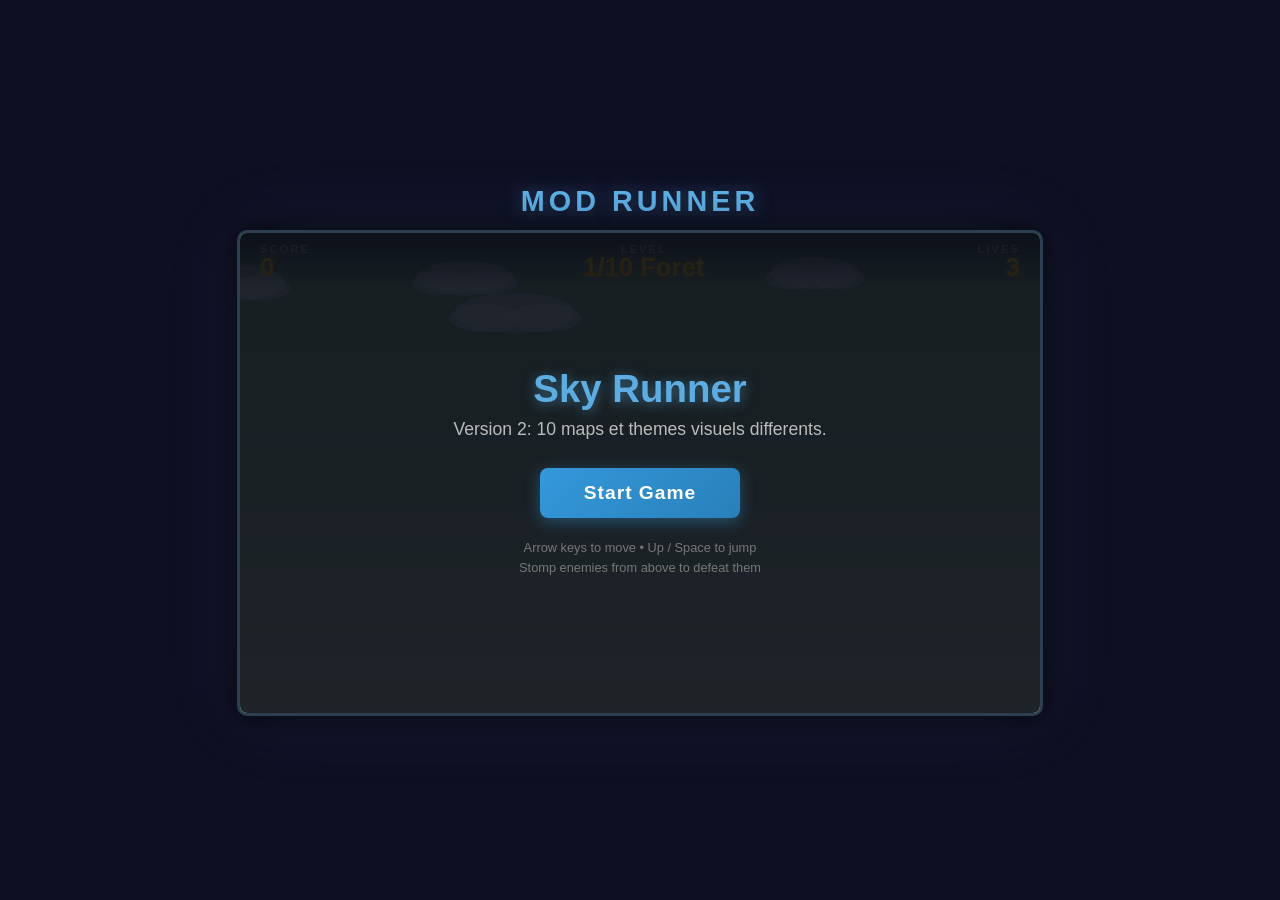
==== index.html @ 566415dc "first commit" ====
<!DOCTYPE html>
<html lang="en">
<head>
    <meta charset="UTF-8">
    <meta name="viewport" content="width=device-width, initial-scale=1.0">
    <title>2D Platformer Game</title>
    <link rel="stylesheet" href="CSS/style.css">
</head>
<body>
    <div id="game-wrapper">
        <!-- Title -->
        <h1 id="game-title">Mod Runner</h1>

        <!-- Game container with canvas and overlays -->
        <div id="game-container">
            <canvas id="gameCanvas" width="800" height="480"></canvas>

            <!-- HUD overlay showing score and lives -->
            <div id="hud">
                <div id="hud-left">
                    <span class="hud-label">SCORE</span>
                    <span id="scoreDisplay" class="hud-value">0</span>
                </div>
                <div id="hud-center">
                    <span class="hud-label">LEVEL</span>
                    <span id="levelDisplay" class="hud-value">1</span>
                </div>
                <div id="hud-right">
                    <span class="hud-label">LIVES</span>
                    <span id="livesDisplay" class="hud-value">3</span>
                </div>
            </div>

            <!-- Start screen overlay -->
            <div id="overlay" class="overlay-visible">
                <div id="overlay-content">
                    <h2 id="overlayTitle">Sky Runner</h2>
                    <p id="overlayMessage">Collect coins, stomp enemies, survive!</p>
                    <button id="startBtn">Start Game</button>
                    <p id="controls-hint">
                        Arrow keys to move &bull; Up / Space to jump<br>
                        Stomp enemies from above to defeat them
                    </p>
                </div>
            </div>
        </div>
    </div>

    <script src="JS/game.js"></script>
</body>
</html>
---- CSS/style.css ----
/* ===================================================================
   2D Platformer Game - Stylesheet
   Minimal, clean design with a dark theme.
   =================================================================== */

/* --- Reset & Base --- */
* {
    margin: 0;
    padding: 0;
    box-sizing: border-box;
}

body {
    display: flex;
    justify-content: center;
    align-items: center;
    min-height: 100vh;
    background-color: #0f0f23;
    font-family: 'Segoe UI', Tahoma, Geneva, Verdana, sans-serif;
    color: #eee;
    overflow: hidden;
}

/* --- Game Wrapper --- */
#game-wrapper {
    display: flex;
    flex-direction: column;
    align-items: center;
    gap: 12px;
}

#game-title {
    font-size: 1.8em;
    font-weight: 700;
    color: #5dade2;
    text-shadow: 0 0 20px rgba(93, 173, 226, 0.4);
    letter-spacing: 4px;
    text-transform: uppercase;
}

/* --- Game Container --- */
#game-container {
    position: relative;
    border: 3px solid #2c3e50;
    border-radius: 10px;
    overflow: hidden;
    box-shadow:
        0 0 30px rgba(0, 0, 0, 0.7),
        0 0 80px rgba(93, 173, 226, 0.1);
}

#gameCanvas {
    display: block;
    background-color: #87CEEB;
}

/* --- HUD (Heads-Up Display) --- */
#hud {
    position: absolute;
    top: 0;
    left: 0;
    right: 0;
    display: flex;
    justify-content: space-between;
    padding: 10px 20px;
    pointer-events: none;
    z-index: 10;
    background: linear-gradient(180deg, rgba(0, 0, 0, 0.6) 0%, transparent 100%);
}

#hud-left,
#hud-center,
#hud-right {
    display: flex;
    flex-direction: column;
    align-items: flex-start;
}

#hud-center {
    align-items: center;
}

#hud-right {
    align-items: flex-end;
}

.hud-label {
    font-size: 0.7em;
    font-weight: 600;
    letter-spacing: 2px;
    color: #aaa;
    text-transform: uppercase;
}

.hud-value {
    font-size: 1.6em;
    font-weight: 700;
    color: #ffd700;
    text-shadow: 0 0 8px rgba(255, 215, 0, 0.4);
    line-height: 1;
}

/* --- Overlay (Menu / Game Over) --- */
#overlay {
    position: absolute;
    inset: 0;
    display: flex;
    justify-content: center;
    align-items: center;
    background: rgba(8, 8, 24, 0.88);
    z-index: 20;
    opacity: 0;
    pointer-events: none;
    transition: opacity 0.35s ease;
}

.overlay-visible {
    opacity: 1 !important;
    pointer-events: auto !important;
}

#overlay-content {
    text-align: center;
    padding: 40px 50px;
}

#overlayTitle {
    font-size: 2.4em;
    font-weight: 700;
    margin-bottom: 8px;
    color: #5dade2;
    text-shadow: 0 2px 12px rgba(93, 173, 226, 0.5);
}

#overlayMessage {
    font-size: 1.1em;
    margin-bottom: 28px;
    color: #bbb;
}

#startBtn {
    padding: 14px 44px;
    font-size: 1.2em;
    font-weight: 700;
    color: #fff;
    background: linear-gradient(135deg, #3498db, #2980b9);
    border: none;
    border-radius: 8px;
    cursor: pointer;
    transition: transform 0.15s, box-shadow 0.2s;
    box-shadow: 0 4px 15px rgba(52, 152, 219, 0.4);
    letter-spacing: 1px;
}

#startBtn:hover {
    transform: scale(1.06);
    box-shadow: 0 6px 20px rgba(52, 152, 219, 0.6);
}

#startBtn:active {
    transform: scale(0.97);
}

#controls-hint {
    margin-top: 20px;
    font-size: 0.8em;
    color: #777;
    line-height: 1.6;
}
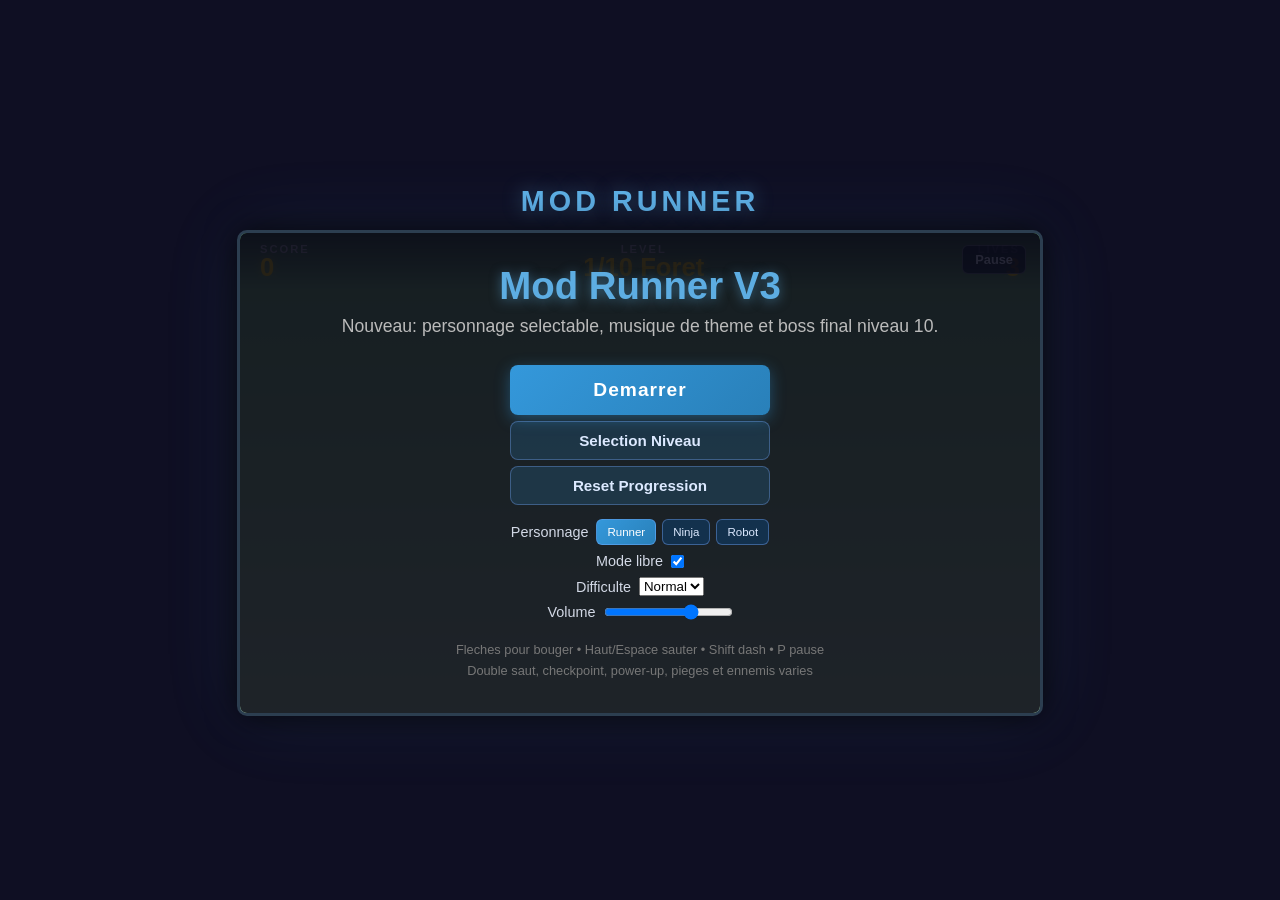
==== commit c9bb2cc1: "first commit" ====
--- a/index.html
+++ b/index.html
@@ -30,16 +30,43 @@
                     <span id="livesDisplay" class="hud-value">3</span>
                 </div>
             </div>
+            <div id="top-controls">
+                <button id="pauseBtn" class="game-control-btn">Pause</button>
+                <button id="resumeBtn" class="game-control-btn hidden">Reprendre</button>
+            </div>
 
             <!-- Start screen overlay -->
             <div id="overlay" class="overlay-visible">
                 <div id="overlay-content">
                     <h2 id="overlayTitle">Sky Runner</h2>
                     <p id="overlayMessage">Collect coins, stomp enemies, survive!</p>
-                    <button id="startBtn">Start Game</button>
+                    <button id="startBtn">Demarrer</button>
+                    <button id="levelSelectBtn" class="secondary-btn">Selection Niveau</button>
+                    <button id="resetProgressBtn" class="secondary-btn">Reset Progression</button>
+                    <div id="options-panel">
+                        <label>Personnage
+                            <div id="characterSelect">
+                                <button class="character-btn active" data-character="runner">Runner</button>
+                                <button class="character-btn" data-character="ninja">Ninja</button>
+                                <button class="character-btn" data-character="robot">Robot</button>
+                            </div>
+                        </label>
+                        <label>Mode libre <input type="checkbox" id="freeModeToggle"></label>
+                        <label>Difficulte
+                            <select id="difficultySelect">
+                                <option value="easy">Facile</option>
+                                <option value="normal" selected>Normal</option>
+                                <option value="hard">Difficile</option>
+                            </select>
+                        </label>
+                        <label>Volume
+                            <input type="range" id="volumeSlider" min="0" max="100" value="70">
+                        </label>
+                    </div>
+                    <div id="level-grid" class="hidden"></div>
                     <p id="controls-hint">
-                        Arrow keys to move &bull; Up / Space to jump<br>
-                        Stomp enemies from above to defeat them
+                        Fleches pour bouger • Haut/Espace sauter • Shift dash • P pause<br>
+                        Double saut, checkpoint, power-up, pieges et ennemis varies
                     </p>
                 </div>
             </div>
--- a/CSS/style.css
+++ b/CSS/style.css
@@ -68,6 +68,30 @@
     background: linear-gradient(180deg, rgba(0, 0, 0, 0.6) 0%, transparent 100%);
 }
 
+#top-controls {
+    position: absolute;
+    top: 12px;
+    right: 14px;
+    z-index: 15;
+    display: flex;
+    gap: 8px;
+}
+
+.game-control-btn {
+    border: 1px solid rgba(255, 255, 255, 0.35);
+    background: rgba(10, 20, 35, 0.75);
+    color: #f1f5ff;
+    border-radius: 6px;
+    padding: 6px 12px;
+    font-size: 0.8em;
+    font-weight: 600;
+    cursor: pointer;
+}
+
+.game-control-btn:hover {
+    background: rgba(26, 52, 90, 0.9);
+}
+
 #hud-left,
 #hud-center,
 #hud-right {
@@ -152,6 +176,85 @@
     letter-spacing: 1px;
 }
 
+#startBtn,
+.secondary-btn {
+    width: 260px;
+    margin: 6px auto;
+    display: block;
+}
+
+.secondary-btn {
+    padding: 10px 18px;
+    font-size: 0.95em;
+    font-weight: 600;
+    color: #dce9ff;
+    background: rgba(52, 152, 219, 0.18);
+    border: 1px solid rgba(120, 170, 255, 0.35);
+    border-radius: 8px;
+    cursor: pointer;
+}
+
+#options-panel {
+    margin-top: 14px;
+    display: flex;
+    flex-direction: column;
+    gap: 8px;
+    align-items: center;
+    color: #d3d9e6;
+}
+
+#options-panel label {
+    display: flex;
+    align-items: center;
+    gap: 8px;
+    font-size: 0.9em;
+}
+
+#characterSelect {
+    display: flex;
+    gap: 6px;
+}
+
+.character-btn {
+    padding: 6px 10px;
+    border: 1px solid rgba(120, 170, 255, 0.4);
+    border-radius: 6px;
+    background: rgba(19, 52, 83, 0.9);
+    color: #dce9ff;
+    cursor: pointer;
+    font-size: 0.8em;
+}
+
+.character-btn.active {
+    background: linear-gradient(135deg, #3498db, #2980b9);
+    color: #fff;
+}
+
+#level-grid {
+    margin-top: 12px;
+    display: grid;
+    grid-template-columns: repeat(5, minmax(40px, 1fr));
+    gap: 8px;
+}
+
+.level-btn {
+    padding: 8px 0;
+    border: 1px solid #4c82b6;
+    border-radius: 6px;
+    background: #193453;
+    color: #fff;
+    cursor: pointer;
+}
+
+.level-btn.locked {
+    opacity: 0.45;
+    cursor: not-allowed;
+}
+
+.hidden {
+    display: none !important;
+}
+
 #startBtn:hover {
     transform: scale(1.06);
     box-shadow: 0 6px 20px rgba(52, 152, 219, 0.6);
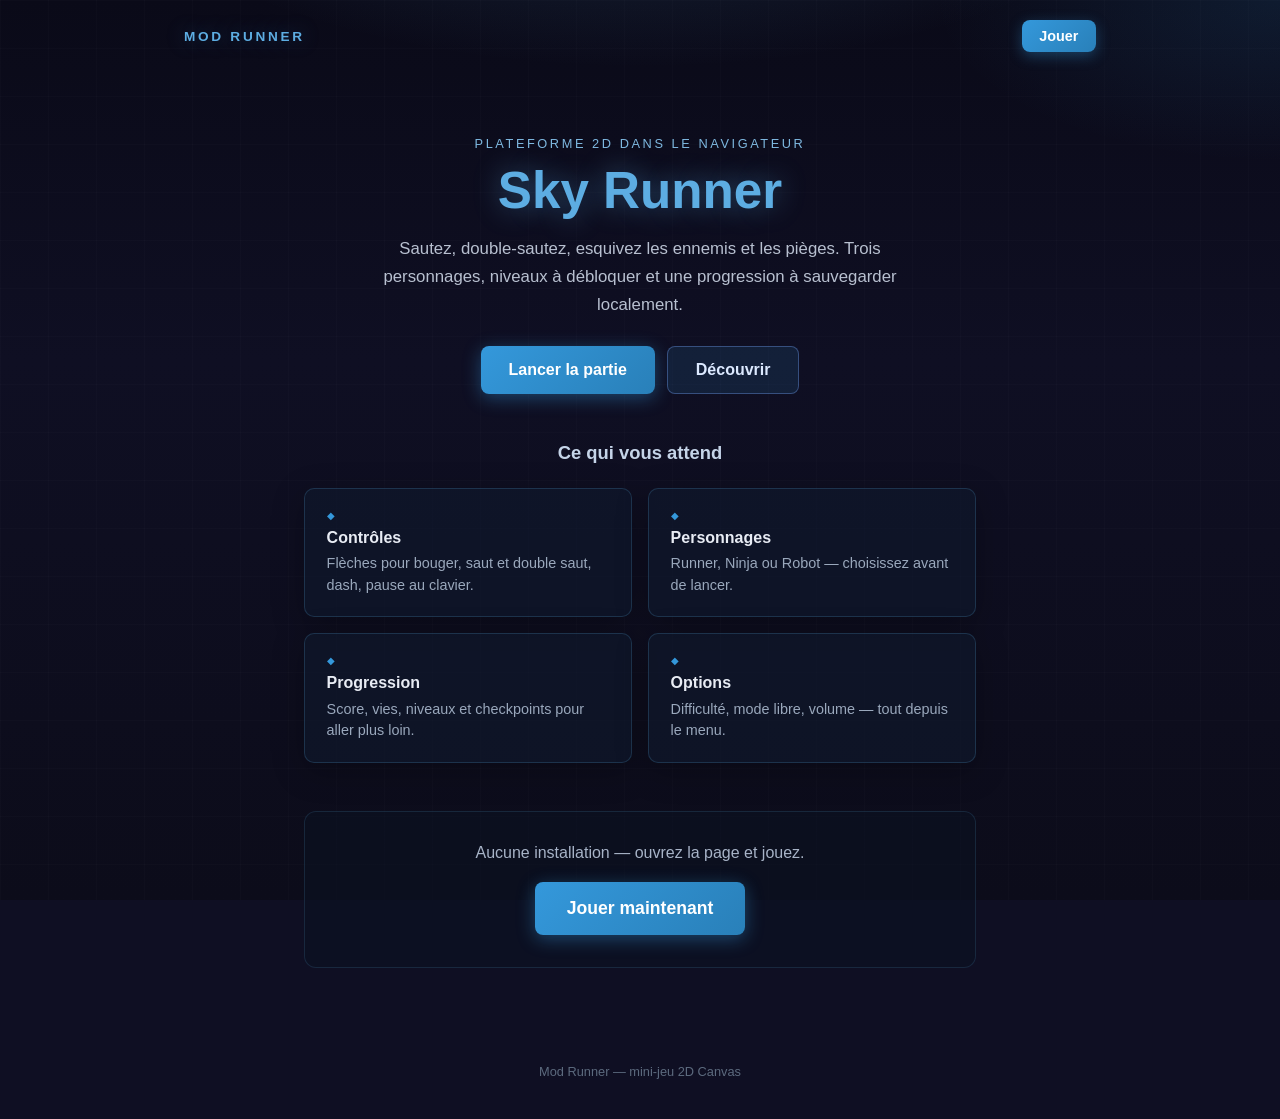
==== commit bcd86435: "seconde commit" ====
--- a/index.html
+++ b/index.html
@@ -1,78 +1,68 @@
 <!DOCTYPE html>
-<html lang="en">
+<html lang="fr">
 <head>
     <meta charset="UTF-8">
     <meta name="viewport" content="width=device-width, initial-scale=1.0">
-    <title>2D Platformer Game</title>
-    <link rel="stylesheet" href="CSS/style.css">
+    <meta name="description" content="Mod Runner — plateforme 2D dans le navigateur. Collectez des pièces, évitez les pièges, choisissez votre personnage.">
+    <title>Mod Runner — Plateforme 2D</title>
+    <link rel="stylesheet" href="CSS/home.css">
 </head>
 <body>
-    <div id="game-wrapper">
-        <!-- Title -->
-        <h1 id="game-title">Mod Runner</h1>
+    <div class="home-bg" aria-hidden="true"></div>
+    <header class="home-header">
+        <span class="home-logo">Mod Runner</span>
+        <a class="home-header-cta" href="game.html">Jouer</a>
+    </header>
 
-        <!-- Game container with canvas and overlays -->
-        <div id="game-container">
-            <canvas id="gameCanvas" width="800" height="480"></canvas>
+    <main class="home-main">
+        <section class="home-hero" aria-labelledby="hero-title">
+            <p class="home-kicker">Plateforme 2D dans le navigateur</p>
+            <h1 id="hero-title" class="home-title">Sky Runner</h1>
+            <p class="home-lead">
+                Sautez, double-sautez, esquivez les ennemis et les pièges. Trois personnages,
+                niveaux à débloquer et une progression à sauvegarder localement.
+            </p>
+            <div class="home-actions">
+                <a class="btn btn-primary" href="game.html">Lancer la partie</a>
+                <a class="btn btn-ghost" href="#gameplay">Découvrir</a>
+            </div>
+        </section>
 
-            <!-- HUD overlay showing score and lives -->
-            <div id="hud">
-                <div id="hud-left">
-                    <span class="hud-label">SCORE</span>
-                    <span id="scoreDisplay" class="hud-value">0</span>
-                </div>
-                <div id="hud-center">
-                    <span class="hud-label">LEVEL</span>
-                    <span id="levelDisplay" class="hud-value">1</span>
-                </div>
-                <div id="hud-right">
-                    <span class="hud-label">LIVES</span>
-                    <span id="livesDisplay" class="hud-value">3</span>
-                </div>
-            </div>
-            <div id="top-controls">
-                <button id="pauseBtn" class="game-control-btn">Pause</button>
-                <button id="resumeBtn" class="game-control-btn hidden">Reprendre</button>
-            </div>
+        <section id="gameplay" class="home-features" aria-labelledby="features-title">
+            <h2 id="features-title" class="home-section-title">Ce qui vous attend</h2>
+            <ul class="home-feature-grid">
+                <li class="home-feature">
+                    <span class="home-feature-icon" aria-hidden="true">◆</span>
+                    <h3>Contrôles</h3>
+                    <p>Flèches pour bouger, saut et double saut, dash, pause au clavier.</p>
+                </li>
+                <li class="home-feature">
+                    <span class="home-feature-icon" aria-hidden="true">◆</span>
+                    <h3>Personnages</h3>
+                    <p>Runner, Ninja ou Robot — choisissez avant de lancer.</p>
+                </li>
+                <li class="home-feature">
+                    <span class="home-feature-icon" aria-hidden="true">◆</span>
+                    <h3>Progression</h3>
+                    <p>Score, vies, niveaux et checkpoints pour aller plus loin.</p>
+                </li>
+                <li class="home-feature">
+                    <span class="home-feature-icon" aria-hidden="true">◆</span>
+                    <h3>Options</h3>
+                    <p>Difficulté, mode libre, volume — tout depuis le menu.</p>
+                </li>
+            </ul>
+        </section>
 
-            <!-- Start screen overlay -->
-            <div id="overlay" class="overlay-visible">
-                <div id="overlay-content">
-                    <h2 id="overlayTitle">Sky Runner</h2>
-                    <p id="overlayMessage">Collect coins, stomp enemies, survive!</p>
-                    <button id="startBtn">Demarrer</button>
-                    <button id="levelSelectBtn" class="secondary-btn">Selection Niveau</button>
-                    <button id="resetProgressBtn" class="secondary-btn">Reset Progression</button>
-                    <div id="options-panel">
-                        <label>Personnage
-                            <div id="characterSelect">
-                                <button class="character-btn active" data-character="runner">Runner</button>
-                                <button class="character-btn" data-character="ninja">Ninja</button>
-                                <button class="character-btn" data-character="robot">Robot</button>
-                            </div>
-                        </label>
-                        <label>Mode libre <input type="checkbox" id="freeModeToggle"></label>
-                        <label>Difficulte
-                            <select id="difficultySelect">
-                                <option value="easy">Facile</option>
-                                <option value="normal" selected>Normal</option>
-                                <option value="hard">Difficile</option>
-                            </select>
-                        </label>
-                        <label>Volume
-                            <input type="range" id="volumeSlider" min="0" max="100" value="70">
-                        </label>
-                    </div>
-                    <div id="level-grid" class="hidden"></div>
-                    <p id="controls-hint">
-                        Fleches pour bouger • Haut/Espace sauter • Shift dash • P pause<br>
-                        Double saut, checkpoint, power-up, pieges et ennemis varies
-                    </p>
-                </div>
-            </div>
-        </div>
-    </div>
+        <section class="home-cta-block" aria-labelledby="cta-title">
+            <h2 id="cta-title" class="visually-hidden">Prêt à jouer</h2>
+            <p class="home-cta-text">Aucune installation — ouvrez la page et jouez.</p>
+            <a class="btn btn-primary btn-large" href="game.html">Jouer maintenant</a>
+        </section>
+    </main>
 
-    <script src="JS/game.js"></script>
+    <footer class="home-footer">
+        <p>Mod Runner — mini-jeu 2D Canvas</p>
+    </footer>
 </body>
 </html>
--- a/CSS/home.css
+++ b/CSS/home.css
@@ -0,0 +1,243 @@
+/* Homepage — même univers visuel que le jeu (#0f0f23, bleu ciel) */
+
+* {
+    margin: 0;
+    padding: 0;
+    box-sizing: border-box;
+}
+
+body {
+    min-height: 100vh;
+    font-family: "Segoe UI", Tahoma, Geneva, Verdana, sans-serif;
+    color: #e8ecf4;
+    background: #0f0f23;
+    overflow-x: hidden;
+}
+
+.home-bg {
+    position: fixed;
+    inset: 0;
+    z-index: 0;
+    background:
+        radial-gradient(ellipse 80% 50% at 50% -20%, rgba(93, 173, 226, 0.22), transparent 55%),
+        radial-gradient(ellipse 60% 40% at 100% 0%, rgba(52, 152, 219, 0.12), transparent 45%),
+        linear-gradient(180deg, #0a0a18 0%, #0f0f23 40%, #0c0c1a 100%);
+    pointer-events: none;
+}
+
+.home-bg::after {
+    content: "";
+    position: absolute;
+    inset: 0;
+    background-image:
+        linear-gradient(rgba(255, 255, 255, 0.03) 1px, transparent 1px),
+        linear-gradient(90deg, rgba(255, 255, 255, 0.03) 1px, transparent 1px);
+    background-size: 48px 48px;
+    opacity: 0.5;
+}
+
+.home-header,
+.home-main,
+.home-footer {
+    position: relative;
+    z-index: 1;
+}
+
+.home-header {
+    display: flex;
+    align-items: center;
+    justify-content: space-between;
+    max-width: 960px;
+    margin: 0 auto;
+    padding: 1.25rem 1.5rem;
+}
+
+.home-logo {
+    font-weight: 700;
+    letter-spacing: 0.2em;
+    text-transform: uppercase;
+    font-size: 0.85rem;
+    color: #5dade2;
+    text-shadow: 0 0 20px rgba(93, 173, 226, 0.35);
+}
+
+.home-header-cta {
+    padding: 0.5rem 1.1rem;
+    font-size: 0.9rem;
+    font-weight: 600;
+    color: #fff;
+    text-decoration: none;
+    border-radius: 8px;
+    background: linear-gradient(135deg, #3498db, #2980b9);
+    box-shadow: 0 4px 14px rgba(52, 152, 219, 0.35);
+    transition: transform 0.15s, box-shadow 0.2s;
+}
+
+.home-header-cta:hover {
+    transform: scale(1.04);
+    box-shadow: 0 6px 20px rgba(52, 152, 219, 0.5);
+}
+
+.home-main {
+    max-width: 720px;
+    margin: 0 auto;
+    padding: 2rem 1.5rem 4rem;
+}
+
+.home-hero {
+    text-align: center;
+    padding: 2rem 0 3rem;
+}
+
+.home-kicker {
+    font-size: 0.8rem;
+    letter-spacing: 0.2em;
+    text-transform: uppercase;
+    color: #7eb8e0;
+    margin-bottom: 0.75rem;
+}
+
+.home-title {
+    font-size: clamp(2.2rem, 6vw, 3.2rem);
+    font-weight: 700;
+    color: #5dade2;
+    text-shadow: 0 0 28px rgba(93, 173, 226, 0.45);
+    line-height: 1.1;
+    margin-bottom: 1rem;
+}
+
+.home-lead {
+    font-size: 1.05rem;
+    line-height: 1.65;
+    color: #b8c0d0;
+    max-width: 34em;
+    margin: 0 auto 1.75rem;
+}
+
+.home-actions {
+    display: flex;
+    flex-wrap: wrap;
+    gap: 0.75rem;
+    justify-content: center;
+}
+
+.btn {
+    display: inline-flex;
+    align-items: center;
+    justify-content: center;
+    padding: 0.85rem 1.75rem;
+    font-size: 1rem;
+    font-weight: 600;
+    text-decoration: none;
+    border-radius: 8px;
+    transition: transform 0.15s, box-shadow 0.2s, background 0.2s;
+}
+
+.btn-primary {
+    color: #fff;
+    background: linear-gradient(135deg, #3498db, #2980b9);
+    border: none;
+    box-shadow: 0 4px 18px rgba(52, 152, 219, 0.4);
+}
+
+.btn-primary:hover {
+    transform: scale(1.04);
+    box-shadow: 0 6px 24px rgba(52, 152, 219, 0.55);
+}
+
+.btn-ghost {
+    color: #dce9ff;
+    background: rgba(52, 152, 219, 0.12);
+    border: 1px solid rgba(120, 170, 255, 0.35);
+}
+
+.btn-ghost:hover {
+    background: rgba(52, 152, 219, 0.22);
+}
+
+.btn-large {
+    padding: 1rem 2rem;
+    font-size: 1.1rem;
+}
+
+.home-section-title {
+    font-size: 1.15rem;
+    font-weight: 600;
+    color: #c5d4e8;
+    text-align: center;
+    margin-bottom: 1.5rem;
+}
+
+.home-feature-grid {
+    list-style: none;
+    display: grid;
+    gap: 1rem;
+}
+
+@media (min-width: 560px) {
+    .home-feature-grid {
+        grid-template-columns: repeat(2, 1fr);
+    }
+}
+
+.home-feature {
+    padding: 1.25rem 1.35rem;
+    border-radius: 10px;
+    border: 1px solid rgba(93, 173, 226, 0.2);
+    background: rgba(15, 25, 45, 0.6);
+    box-shadow: 0 8px 32px rgba(0, 0, 0, 0.25);
+}
+
+.home-feature-icon {
+    display: block;
+    color: #3498db;
+    font-size: 0.65rem;
+    margin-bottom: 0.5rem;
+}
+
+.home-feature h3 {
+    font-size: 1rem;
+    font-weight: 600;
+    color: #e8ecf4;
+    margin-bottom: 0.4rem;
+}
+
+.home-feature p {
+    font-size: 0.9rem;
+    line-height: 1.5;
+    color: #9aa8bc;
+}
+
+.home-cta-block {
+    text-align: center;
+    margin-top: 3rem;
+    padding: 2rem 1.5rem;
+    border-radius: 12px;
+    border: 1px solid rgba(93, 173, 226, 0.15);
+    background: rgba(10, 18, 35, 0.5);
+}
+
+.home-cta-text {
+    font-size: 1rem;
+    color: #a8b4c8;
+    margin-bottom: 1.25rem;
+}
+
+.visually-hidden {
+    position: absolute;
+    width: 1px;
+    height: 1px;
+    padding: 0;
+    margin: -1px;
+    overflow: hidden;
+    clip: rect(0, 0, 0, 0);
+    white-space: nowrap;
+    border: 0;
+}
+
+.home-footer {
+    text-align: center;
+    padding: 2rem 1rem 2.5rem;
+    font-size: 0.8rem;
+    color: #5c6a7e;
+}
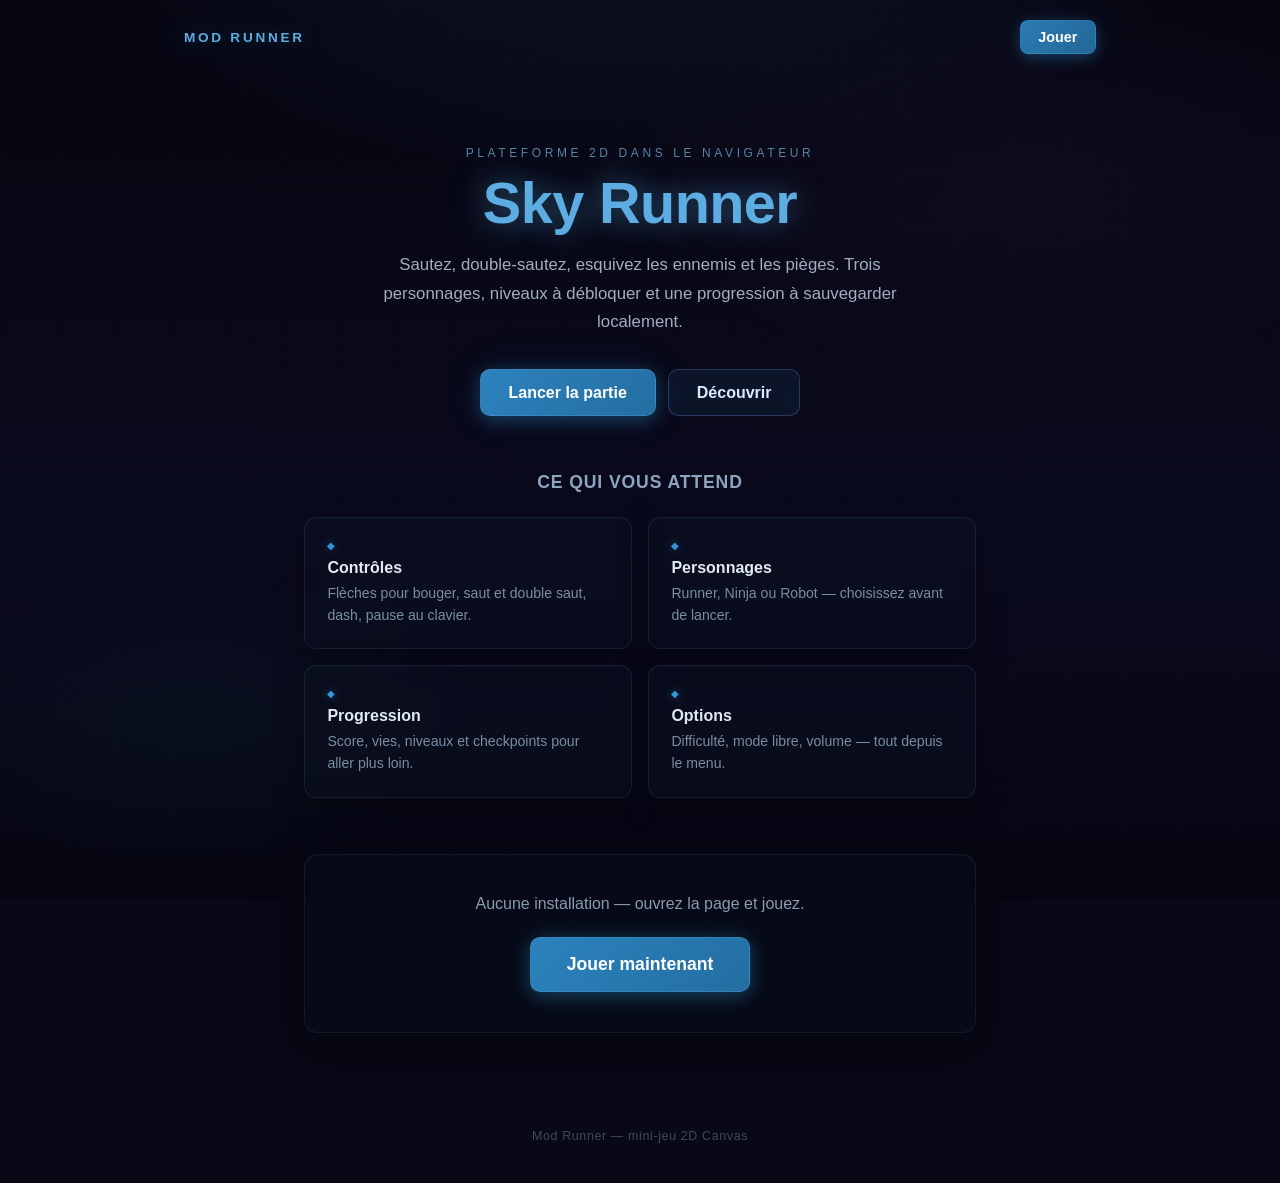
==== commit 74aa1c50: "setting-manette" ====
--- a/index.html
+++ b/index.html
@@ -6,8 +6,14 @@
     <meta name="description" content="Mod Runner — plateforme 2D dans le navigateur. Collectez des pièces, évitez les pièges, choisissez votre personnage.">
     <title>Mod Runner — Plateforme 2D</title>
     <link rel="stylesheet" href="CSS/home.css">
+    <script src="JS/background-animation.js" defer></script>
 </head>
 <body>
+    <div id="pageLoader" aria-hidden="true">
+        <div class="loader-spinner"></div>
+        <span class="loader-text">Chargement...</span>
+    </div>
+    <canvas id="bgCanvas" class="bg-canvas" aria-hidden="true"></canvas>
     <div class="home-bg" aria-hidden="true"></div>
     <header class="home-header">
         <span class="home-logo">Mod Runner</span>
--- a/CSS/home.css
+++ b/CSS/home.css
@@ -1,4 +1,4 @@
-/* Homepage — même univers visuel que le jeu (#0f0f23, bleu ciel) */
+/* Homepage — atmospheric visual universe inspired by WindLand */
 
 * {
     margin: 0;
@@ -10,18 +10,76 @@
     min-height: 100vh;
     font-family: "Segoe UI", Tahoma, Geneva, Verdana, sans-serif;
     color: #e8ecf4;
-    background: #0f0f23;
+    background: #080816;
     overflow-x: hidden;
 }
 
+/* ── Loading screen (WindLand-style) ── */
+#pageLoader {
+    position: fixed;
+    inset: 0;
+    z-index: 1000;
+    display: flex;
+    flex-direction: column;
+    align-items: center;
+    justify-content: center;
+    background: #080816;
+    transition: opacity 0.8s ease, visibility 0.8s;
+}
+
+#pageLoader.fade-out {
+    opacity: 0;
+    visibility: hidden;
+}
+
+.loader-spinner {
+    width: 40px;
+    height: 40px;
+    border: 3px solid rgba(93, 173, 226, 0.15);
+    border-top-color: #5dade2;
+    border-radius: 50%;
+    animation: spin 0.9s linear infinite;
+}
+
+.loader-text {
+    margin-top: 1rem;
+    font-size: 0.75rem;
+    letter-spacing: 0.25em;
+    text-transform: uppercase;
+    color: rgba(93, 173, 226, 0.6);
+    animation: pulse-text 1.5s ease-in-out infinite;
+}
+
+@keyframes spin {
+    to { transform: rotate(360deg); }
+}
+
+@keyframes pulse-text {
+    0%, 100% { opacity: 0.4; }
+    50% { opacity: 1; }
+}
+
+/* ── Canvas background ── */
+.bg-canvas {
+    position: fixed;
+    top: 0;
+    left: 0;
+    width: 100%;
+    height: 100%;
+    z-index: 0;
+    pointer-events: none;
+}
+
+/* ── Atmospheric gradient overlay ── */
 .home-bg {
     position: fixed;
     inset: 0;
-    z-index: 0;
+    z-index: 1;
     background:
-        radial-gradient(ellipse 80% 50% at 50% -20%, rgba(93, 173, 226, 0.22), transparent 55%),
-        radial-gradient(ellipse 60% 40% at 100% 0%, rgba(52, 152, 219, 0.12), transparent 45%),
-        linear-gradient(180deg, #0a0a18 0%, #0f0f23 40%, #0c0c1a 100%);
+        radial-gradient(ellipse 90% 60% at 50% -10%, rgba(93, 173, 226, 0.08), transparent 50%),
+        radial-gradient(ellipse 70% 50% at 80% 20%, rgba(155, 89, 182, 0.05), transparent 45%),
+        radial-gradient(ellipse 60% 40% at 15% 80%, rgba(26, 188, 156, 0.04), transparent 40%),
+        linear-gradient(180deg, #060612 0%, #080816 30%, #0a0a1e 60%, #060612 100%);
     pointer-events: none;
 }
 
@@ -30,19 +88,21 @@
     position: absolute;
     inset: 0;
     background-image:
-        linear-gradient(rgba(255, 255, 255, 0.03) 1px, transparent 1px),
-        linear-gradient(90deg, rgba(255, 255, 255, 0.03) 1px, transparent 1px);
-    background-size: 48px 48px;
-    opacity: 0.5;
-}
-
+        linear-gradient(rgba(255, 255, 255, 0.015) 1px, transparent 1px),
+        linear-gradient(90deg, rgba(255, 255, 255, 0.015) 1px, transparent 1px);
+    background-size: 56px 56px;
+    opacity: 0.4;
+}
+
+/* ── Content layers ── */
 .home-header,
 .home-main,
 .home-footer {
     position: relative;
-    z-index: 1;
-}
-
+    z-index: 2;
+}
+
+/* ── Header ── */
 .home-header {
     display: flex;
     align-items: center;
@@ -50,6 +110,8 @@
     max-width: 960px;
     margin: 0 auto;
     padding: 1.25rem 1.5rem;
+    opacity: 0;
+    animation: fadeInDown 0.8s ease 1.4s forwards;
 }
 
 .home-logo {
@@ -58,7 +120,7 @@
     text-transform: uppercase;
     font-size: 0.85rem;
     color: #5dade2;
-    text-shadow: 0 0 20px rgba(93, 173, 226, 0.35);
+    text-shadow: 0 0 20px rgba(93, 173, 226, 0.4), 0 0 40px rgba(93, 173, 226, 0.15);
 }
 
 .home-header-cta {
@@ -68,50 +130,61 @@
     color: #fff;
     text-decoration: none;
     border-radius: 8px;
-    background: linear-gradient(135deg, #3498db, #2980b9);
-    box-shadow: 0 4px 14px rgba(52, 152, 219, 0.35);
-    transition: transform 0.15s, box-shadow 0.2s;
+    background: linear-gradient(135deg, rgba(52, 152, 219, 0.8), rgba(41, 128, 185, 0.8));
+    box-shadow: 0 4px 14px rgba(52, 152, 219, 0.3), 0 0 30px rgba(52, 152, 219, 0.1);
+    transition: transform 0.2s, box-shadow 0.3s, background 0.3s;
+    backdrop-filter: blur(4px);
+    border: 1px solid rgba(93, 173, 226, 0.2);
 }
 
 .home-header-cta:hover {
-    transform: scale(1.04);
-    box-shadow: 0 6px 20px rgba(52, 152, 219, 0.5);
-}
-
+    transform: scale(1.06) translateY(-1px);
+    box-shadow: 0 6px 24px rgba(52, 152, 219, 0.5), 0 0 50px rgba(52, 152, 219, 0.2);
+    background: linear-gradient(135deg, rgba(52, 152, 219, 0.95), rgba(41, 128, 185, 0.95));
+}
+
+/* ── Main ── */
 .home-main {
     max-width: 720px;
     margin: 0 auto;
     padding: 2rem 1.5rem 4rem;
 }
 
+/* ── Hero ── */
 .home-hero {
     text-align: center;
-    padding: 2rem 0 3rem;
+    padding: 2.5rem 0 3.5rem;
+    opacity: 0;
+    animation: fadeInUp 0.9s ease 1.6s forwards;
 }
 
 .home-kicker {
-    font-size: 0.8rem;
-    letter-spacing: 0.2em;
+    font-size: 0.75rem;
+    letter-spacing: 0.3em;
     text-transform: uppercase;
-    color: #7eb8e0;
+    color: rgba(126, 184, 224, 0.7);
     margin-bottom: 0.75rem;
 }
 
 .home-title {
-    font-size: clamp(2.2rem, 6vw, 3.2rem);
-    font-weight: 700;
+    font-size: clamp(2.4rem, 7vw, 3.6rem);
+    font-weight: 800;
     color: #5dade2;
-    text-shadow: 0 0 28px rgba(93, 173, 226, 0.45);
+    text-shadow:
+        0 0 30px rgba(93, 173, 226, 0.5),
+        0 0 60px rgba(93, 173, 226, 0.2),
+        0 0 100px rgba(93, 173, 226, 0.08);
     line-height: 1.1;
     margin-bottom: 1rem;
+    letter-spacing: -0.01em;
 }
 
 .home-lead {
     font-size: 1.05rem;
-    line-height: 1.65;
-    color: #b8c0d0;
+    line-height: 1.7;
+    color: #a0aec0;
     max-width: 34em;
-    margin: 0 auto 1.75rem;
+    margin: 0 auto 2rem;
 }
 
 .home-actions {
@@ -121,6 +194,7 @@
     justify-content: center;
 }
 
+/* ── Buttons ── */
 .btn {
     display: inline-flex;
     align-items: center;
@@ -129,43 +203,64 @@
     font-size: 1rem;
     font-weight: 600;
     text-decoration: none;
-    border-radius: 8px;
-    transition: transform 0.15s, box-shadow 0.2s, background 0.2s;
+    border-radius: 10px;
+    transition: transform 0.2s, box-shadow 0.3s, background 0.3s;
+    position: relative;
+    overflow: hidden;
+}
+
+.btn::before {
+    content: "";
+    position: absolute;
+    inset: 0;
+    background: linear-gradient(135deg, rgba(255,255,255,0.1), transparent);
+    opacity: 0;
+    transition: opacity 0.3s;
+}
+
+.btn:hover::before {
+    opacity: 1;
 }
 
 .btn-primary {
     color: #fff;
-    background: linear-gradient(135deg, #3498db, #2980b9);
-    border: none;
-    box-shadow: 0 4px 18px rgba(52, 152, 219, 0.4);
+    background: linear-gradient(135deg, rgba(52, 152, 219, 0.85), rgba(41, 128, 185, 0.85));
+    border: 1px solid rgba(93, 173, 226, 0.25);
+    box-shadow: 0 4px 18px rgba(52, 152, 219, 0.35), 0 0 40px rgba(52, 152, 219, 0.1);
 }
 
 .btn-primary:hover {
-    transform: scale(1.04);
-    box-shadow: 0 6px 24px rgba(52, 152, 219, 0.55);
+    transform: scale(1.05) translateY(-2px);
+    box-shadow: 0 8px 30px rgba(52, 152, 219, 0.5), 0 0 60px rgba(52, 152, 219, 0.2);
 }
 
 .btn-ghost {
     color: #dce9ff;
-    background: rgba(52, 152, 219, 0.12);
-    border: 1px solid rgba(120, 170, 255, 0.35);
+    background: rgba(52, 152, 219, 0.08);
+    border: 1px solid rgba(120, 170, 255, 0.25);
+    backdrop-filter: blur(4px);
 }
 
 .btn-ghost:hover {
-    background: rgba(52, 152, 219, 0.22);
+    background: rgba(52, 152, 219, 0.18);
+    border-color: rgba(120, 170, 255, 0.4);
+    transform: translateY(-1px);
 }
 
 .btn-large {
-    padding: 1rem 2rem;
+    padding: 1rem 2.2rem;
     font-size: 1.1rem;
 }
 
+/* ── Features section ── */
 .home-section-title {
-    font-size: 1.15rem;
+    font-size: 1.1rem;
     font-weight: 600;
-    color: #c5d4e8;
+    color: #8fa4bd;
     text-align: center;
     margin-bottom: 1.5rem;
+    letter-spacing: 0.05em;
+    text-transform: uppercase;
 }
 
 .home-feature-grid {
@@ -181,48 +276,70 @@
 }
 
 .home-feature {
-    padding: 1.25rem 1.35rem;
-    border-radius: 10px;
-    border: 1px solid rgba(93, 173, 226, 0.2);
-    background: rgba(15, 25, 45, 0.6);
-    box-shadow: 0 8px 32px rgba(0, 0, 0, 0.25);
+    padding: 1.35rem 1.4rem;
+    border-radius: 12px;
+    border: 1px solid rgba(93, 173, 226, 0.12);
+    background: rgba(10, 15, 30, 0.6);
+    backdrop-filter: blur(8px);
+    box-shadow: 0 8px 32px rgba(0, 0, 0, 0.3), inset 0 1px 0 rgba(255, 255, 255, 0.03);
+    transition: transform 0.3s, border-color 0.3s, box-shadow 0.3s;
+    opacity: 0;
+    animation: fadeInUp 0.7s ease forwards;
+}
+
+.home-feature:nth-child(1) { animation-delay: 1.8s; }
+.home-feature:nth-child(2) { animation-delay: 1.95s; }
+.home-feature:nth-child(3) { animation-delay: 2.1s; }
+.home-feature:nth-child(4) { animation-delay: 2.25s; }
+
+.home-feature:hover {
+    transform: translateY(-3px);
+    border-color: rgba(93, 173, 226, 0.25);
+    box-shadow: 0 12px 40px rgba(0, 0, 0, 0.4), 0 0 30px rgba(93, 173, 226, 0.06);
 }
 
 .home-feature-icon {
     display: block;
     color: #3498db;
-    font-size: 0.65rem;
+    font-size: 0.6rem;
     margin-bottom: 0.5rem;
+    text-shadow: 0 0 10px rgba(52, 152, 219, 0.5);
 }
 
 .home-feature h3 {
     font-size: 1rem;
     font-weight: 600;
-    color: #e8ecf4;
+    color: #e2eaf3;
     margin-bottom: 0.4rem;
 }
 
 .home-feature p {
-    font-size: 0.9rem;
-    line-height: 1.5;
-    color: #9aa8bc;
-}
-
+    font-size: 0.88rem;
+    line-height: 1.55;
+    color: #7a8da4;
+}
+
+/* ── CTA block ── */
 .home-cta-block {
     text-align: center;
-    margin-top: 3rem;
-    padding: 2rem 1.5rem;
-    border-radius: 12px;
-    border: 1px solid rgba(93, 173, 226, 0.15);
-    background: rgba(10, 18, 35, 0.5);
+    margin-top: 3.5rem;
+    padding: 2.5rem 1.5rem;
+    border-radius: 14px;
+    border: 1px solid rgba(93, 173, 226, 0.1);
+    background: rgba(8, 12, 24, 0.7);
+    backdrop-filter: blur(12px);
+    box-shadow: 0 12px 48px rgba(0, 0, 0, 0.35), inset 0 1px 0 rgba(255, 255, 255, 0.02);
+    opacity: 0;
+    animation: fadeInUp 0.8s ease 2.4s forwards;
 }
 
 .home-cta-text {
     font-size: 1rem;
-    color: #a8b4c8;
-    margin-bottom: 1.25rem;
-}
-
+    color: #8a9bb2;
+    margin-bottom: 1.5rem;
+}
+
+/* ── Utility ── */
 .visually-hidden {
     position: absolute;
     width: 1px;
@@ -238,6 +355,37 @@
 .home-footer {
     text-align: center;
     padding: 2rem 1rem 2.5rem;
-    font-size: 0.8rem;
-    color: #5c6a7e;
-}
+    font-size: 0.78rem;
+    color: #3d4a5c;
+    letter-spacing: 0.05em;
+    opacity: 0;
+    animation: fadeIn 0.8s ease 2.6s forwards;
+}
+
+/* ── Keyframes ── */
+@keyframes fadeInUp {
+    from {
+        opacity: 0;
+        transform: translateY(20px);
+    }
+    to {
+        opacity: 1;
+        transform: translateY(0);
+    }
+}
+
+@keyframes fadeInDown {
+    from {
+        opacity: 0;
+        transform: translateY(-15px);
+    }
+    to {
+        opacity: 1;
+        transform: translateY(0);
+    }
+}
+
+@keyframes fadeIn {
+    from { opacity: 0; }
+    to { opacity: 1; }
+}
